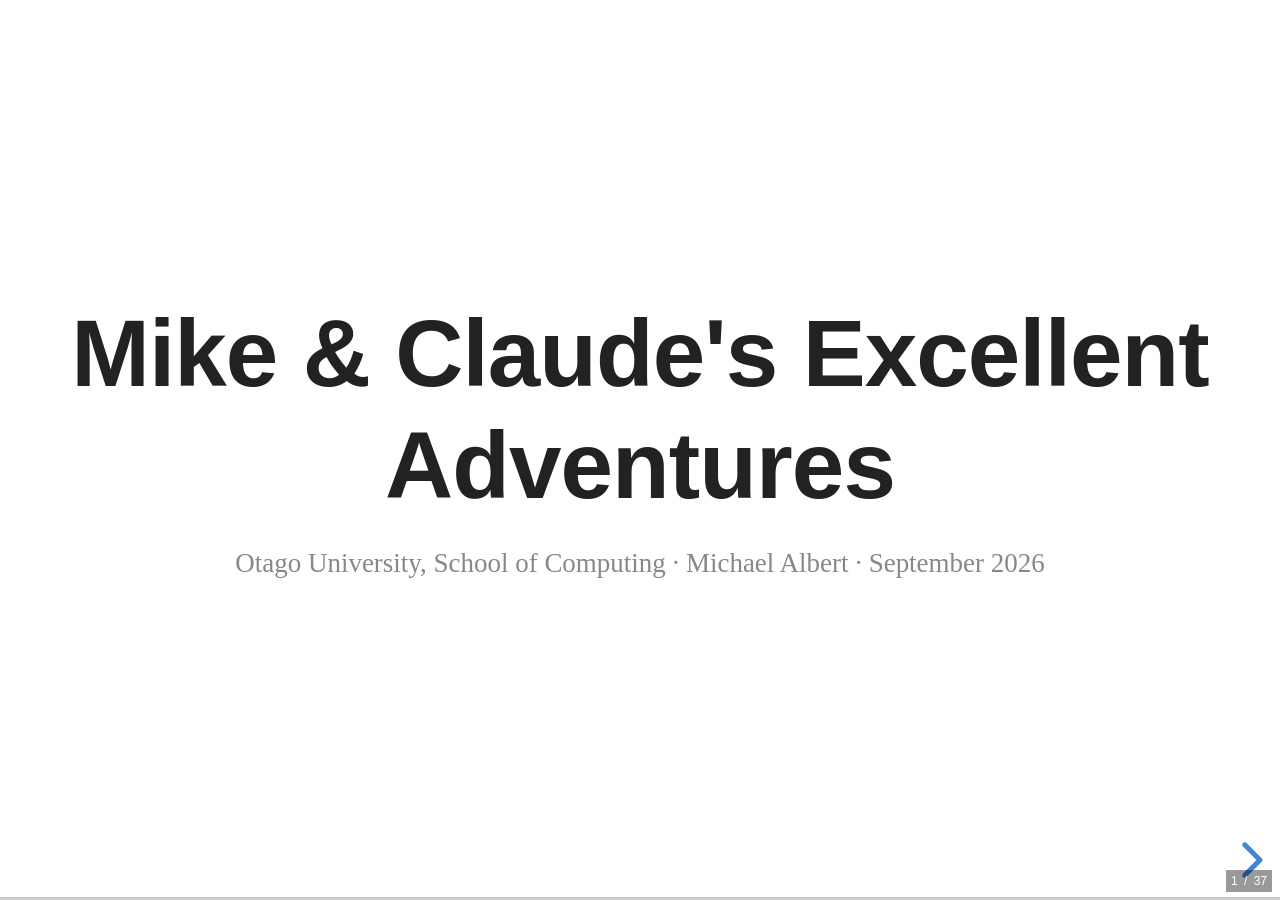
==== index.html @ a9e009a7 "Initial commit: Mike and Claude's Excellent Adventures talk deck" ====
<!doctype html>
<html lang="en">
<head>
  <meta charset="utf-8" />
  <title>Mike and Claude's Excellent Adventures</title>
  <meta name="viewport" content="width=device-width, initial-scale=1.0" />
  <link rel="stylesheet" href="dist/reset.css" />
  <link rel="stylesheet" href="dist/reveal.css" />
  <link rel="stylesheet" href="dist/theme/white.css" />
  <link rel="stylesheet" href="custom.css" />
</head>
<body>
  <!-- Editing/preview/presenting instructions: see README.md in this folder. -->
  <div class="reveal">
    <div class="slides">
      <section data-markdown="slides.md" data-separator="^\r?\n---\r?\n$" data-separator-notes="^Note:"></section>
    </div>
  </div>

  <script src="dist/reveal.js"></script>
  <script src="plugin/notes/notes.js"></script>
  <script src="plugin/markdown/markdown.js"></script>
  <script>
    Reveal.initialize({
      hash: true,
      slideNumber: 'c/t',
      controls: true,
      progress: true,
      center: false,
      transition: 'slide',
      backgroundTransition: 'fade',
      width: 1100,
      height: 720,
      margin: 0.08,
      autoSlide: 0,          // never auto-advance
      autoSlideStoppable: true,
      keyboard: true,        // arrows / space / click / clicker: manual trigger only
      loop: false,
      plugins: [ RevealMarkdown, RevealNotes ]
    });

    // Two named bullet-reveal styles, chosen per list in slides.md:
    //   slow-reveal (the default — no wrapper needed) : one bullet per
    //     click, in document order.
    //   all-reveal  : <div class="all-reveal">...</div> around the list :
    //     every bullet appears together, no clicking through.
    // See README.md for copy-paste examples. .fade-group lists are always
    // skipped here since that pattern manages its own fragment (the
    // punchline) separately.
    Reveal.on('ready', () => {
      document.querySelectorAll('.slides section li').forEach(li => {
        if (li.closest('.fade-group, .all-reveal')) return;
        li.classList.add('fragment');
      });
    });

    // fade-group: when a fragment inside a .fade-group is revealed (e.g.
    // the "Did you read the title?" punchline), dim the rest of that
    // group's bullet list; undim on step-back. See custom.css.
    Reveal.on('fragmentshown', event => {
      const group = event.fragment.closest('.fade-group');
      if (group) group.classList.add('revealed');
    });
    Reveal.on('fragmenthidden', event => {
      const group = event.fragment.closest('.fade-group');
      if (group) group.classList.remove('revealed');
    });
  </script>
</body>
</html>
---- dist/reveal.css ----
/**
 * reveal.js 5.2.0
 * https://revealjs.com
 * MIT licensed
 *
 * Copyright (C) 2011-2024 Hakim El Hattab, https://hakim.se
 */

.reveal .r-stretch,.reveal .stretch{max-width:none;max-height:none}.reveal pre.r-stretch code,.reveal pre.stretch code{height:100%;max-height:100%;box-sizing:border-box}.reveal .r-fit-text{display:inline-block;white-space:nowrap}.reveal .r-stack{display:grid;grid-template-rows:100%}.reveal .r-stack>*{grid-area:1/1;margin:auto}.reveal .r-hstack,.reveal .r-vstack{display:flex}.reveal .r-hstack img,.reveal .r-hstack video,.reveal .r-vstack img,.reveal .r-vstack video{min-width:0;min-height:0;object-fit:contain}.reveal .r-vstack{flex-direction:column;align-items:center;justify-content:center}.reveal .r-hstack{flex-direction:row;align-items:center;justify-content:center}.reveal .items-stretch{align-items:stretch}.reveal .items-start{align-items:flex-start}.reveal .items-center{align-items:center}.reveal .items-end{align-items:flex-end}.reveal .justify-between{justify-content:space-between}.reveal .justify-around{justify-content:space-around}.reveal .justify-start{justify-content:flex-start}.reveal .justify-center{justify-content:center}.reveal .justify-end{justify-content:flex-end}html.reveal-full-page{width:100%;height:100%;height:100vh;height:calc(var(--vh,1vh) * 100);height:100dvh;overflow:hidden}.reveal-viewport{height:100%;overflow:hidden;position:relative;line-height:1;margin:0;background-color:#fff;color:#000;--r-controls-spacing:12px;--r-overlay-header-height:40px;--r-overlay-margin:0px;--r-overlay-padding:6px;--r-overlay-gap:5px}@media screen and (max-width:1024px),(max-height:768px){.reveal-viewport{--r-overlay-header-height:26px}}.reveal-viewport:fullscreen{top:0!important;left:0!important;width:100%!important;height:100%!important;transform:none!important}.reveal .fragment{transition:all .2s ease}.reveal .fragment:not(.custom){opacity:0;visibility:hidden;will-change:opacity}.reveal .fragment.visible{opacity:1;visibility:inherit}.reveal .fragment.disabled{transition:none}.reveal .fragment.grow{opacity:1;visibility:inherit}.reveal .fragment.grow.visible{transform:scale(1.3)}.reveal .fragment.shrink{opacity:1;visibility:inherit}.reveal .fragment.shrink.visible{transform:scale(.7)}.reveal .fragment.zoom-in{transform:scale(.1)}.reveal .fragment.zoom-in.visible{transform:none}.reveal .fragment.fade-out{opacity:1;visibility:inherit}.reveal .fragment.fade-out.visible{opacity:0;visibility:hidden}.reveal .fragment.semi-fade-out{opacity:1;visibility:inherit}.reveal .fragment.semi-fade-out.visible{opacity:.5;visibility:inherit}.reveal .fragment.strike{opacity:1;visibility:inherit}.reveal .fragment.strike.visible{text-decoration:line-through}.reveal .fragment.fade-up{transform:translate(0,40px)}.reveal .fragment.fade-up.visible{transform:translate(0,0)}.reveal .fragment.fade-down{transform:translate(0,-40px)}.reveal .fragment.fade-down.visible{transform:translate(0,0)}.reveal .fragment.fade-right{transform:translate(-40px,0)}.reveal .fragment.fade-right.visible{transform:translate(0,0)}.reveal .fragment.fade-left{transform:translate(40px,0)}.reveal .fragment.fade-left.visible{transform:translate(0,0)}.reveal .fragment.current-visible,.reveal .fragment.fade-in-then-out{opacity:0;visibility:hidden}.reveal .fragment.current-visible.current-fragment,.reveal .fragment.fade-in-then-out.current-fragment{opacity:1;visibility:inherit}.reveal .fragment.fade-in-then-semi-out{opacity:0;visibility:hidden}.reveal .fragment.fade-in-then-semi-out.visible{opacity:.5;visibility:inherit}.reveal .fragment.fade-in-then-semi-out.current-fragment{opacity:1;visibility:inherit}.reveal .fragment.highlight-blue,.reveal .fragment.highlight-current-blue,.reveal .fragment.highlight-current-green,.reveal .fragment.highlight-current-red,.reveal .fragment.highlight-green,.reveal .fragment.highlight-red{opacity:1;visibility:inherit}.reveal .fragment.highlight-red.visible{color:#ff2c2d}.reveal .fragment.highlight-green.visible{color:#17ff2e}.reveal .fragment.highlight-blue.visible{color:#1b91ff}.reveal .fragment.highlight-current-red.current-fragment{color:#ff2c2d}.reveal .fragment.highlight-current-green.current-fragment{color:#17ff2e}.reveal .fragment.highlight-current-blue.current-fragment{color:#1b91ff}.reveal:after{content:"";font-style:italic}.reveal iframe{z-index:1}.reveal a{position:relative}@keyframes bounce-right{0%,10%,25%,40%,50%{transform:translateX(0)}20%{transform:translateX(10px)}30%{transform:translateX(-5px)}}@keyframes bounce-left{0%,10%,25%,40%,50%{transform:translateX(0)}20%{transform:translateX(-10px)}30%{transform:translateX(5px)}}@keyframes bounce-down{0%,10%,25%,40%,50%{transform:translateY(0)}20%{transform:translateY(10px)}30%{transform:translateY(-5px)}}.reveal .controls{display:none;position:absolute;top:auto;bottom:var(--r-controls-spacing);right:var(--r-controls-spacing);left:auto;z-index:11;color:#000;pointer-events:none;font-size:10px}.reveal .controls button{position:absolute;padding:0;background-color:transparent;border:0;outline:0;cursor:pointer;color:currentColor;transform:scale(.9999);transition:color .2s ease,opacity .2s ease,transform .2s ease;z-index:2;pointer-events:auto;font-size:inherit;visibility:hidden;opacity:0;-webkit-appearance:none;-webkit-tap-highlight-color:transparent}.reveal .controls .controls-arrow:after,.reveal .controls .controls-arrow:before{content:"";position:absolute;top:0;left:0;width:2.6em;height:.5em;border-radius:.25em;background-color:currentColor;transition:all .15s ease,background-color .8s ease;transform-origin:.2em 50%;will-change:transform}.reveal .controls .controls-arrow{position:relative;width:3.6em;height:3.6em}.reveal .controls .controls-arrow:before{transform:translateX(.5em) translateY(1.55em) rotate(45deg)}.reveal .controls .controls-arrow:after{transform:translateX(.5em) translateY(1.55em) rotate(-45deg)}.reveal .controls .controls-arrow:hover:before{transform:translateX(.5em) translateY(1.55em) rotate(40deg)}.reveal .controls .controls-arrow:hover:after{transform:translateX(.5em) translateY(1.55em) rotate(-40deg)}.reveal .controls .controls-arrow:active:before{transform:translateX(.5em) translateY(1.55em) rotate(36deg)}.reveal .controls .controls-arrow:active:after{transform:translateX(.5em) translateY(1.55em) rotate(-36deg)}.reveal .controls .navigate-left{right:6.4em;bottom:3.2em;transform:translateX(-10px)}.reveal .controls .navigate-left.highlight{animation:bounce-left 2s 50 both ease-out}.reveal .controls .navigate-right{right:0;bottom:3.2em;transform:translateX(10px)}.reveal .controls .navigate-right .controls-arrow{transform:rotate(180deg)}.reveal .controls .navigate-right.highlight{animation:bounce-right 2s 50 both ease-out}.reveal .controls .navigate-up{right:3.2em;bottom:6.4em;transform:translateY(-10px)}.reveal .controls .navigate-up .controls-arrow{transform:rotate(90deg)}.reveal .controls .navigate-down{right:3.2em;bottom:-1.4em;padding-bottom:1.4em;transform:translateY(10px)}.reveal .controls .navigate-down .controls-arrow{transform:rotate(-90deg)}.reveal .controls .navigate-down.highlight{animation:bounce-down 2s 50 both ease-out}.reveal .controls[data-controls-back-arrows=faded] .navigate-up.enabled{opacity:.3}.reveal .controls[data-controls-back-arrows=faded] .navigate-up.enabled:hover{opacity:1}.reveal .controls[data-controls-back-arrows=hidden] .navigate-up.enabled{opacity:0;visibility:hidden}.reveal .controls .enabled{visibility:visible;opacity:.9;cursor:pointer;transform:none}.reveal .controls .enabled.fragmented{opacity:.5}.reveal .controls .enabled.fragmented:hover,.reveal .controls .enabled:hover{opacity:1}.reveal:not(.rtl) .controls[data-controls-back-arrows=faded] .navigate-left.enabled{opacity:.3}.reveal:not(.rtl) .controls[data-controls-back-arrows=faded] .navigate-left.enabled:hover{opacity:1}.reveal:not(.rtl) .controls[data-controls-back-arrows=hidden] .navigate-left.enabled{opacity:0;visibility:hidden}.reveal.rtl .controls[data-controls-back-arrows=faded] .navigate-right.enabled{opacity:.3}.reveal.rtl .controls[data-controls-back-arrows=faded] .navigate-right.enabled:hover{opacity:1}.reveal.rtl .controls[data-controls-back-arrows=hidden] .navigate-right.enabled{opacity:0;visibility:hidden}.reveal[data-navigation-mode=linear].has-horizontal-slides .navigate-down,.reveal[data-navigation-mode=linear].has-horizontal-slides .navigate-up{display:none}.reveal:not(.has-vertical-slides) .controls .navigate-left,.reveal[data-navigation-mode=linear].has-horizontal-slides .navigate-left{bottom:1.4em;right:5.5em}.reveal:not(.has-vertical-slides) .controls .navigate-right,.reveal[data-navigation-mode=linear].has-horizontal-slides .navigate-right{bottom:1.4em;right:.5em}.reveal:not(.has-horizontal-slides) .controls .navigate-up{right:1.4em;bottom:5em}.reveal:not(.has-horizontal-slides) .controls .navigate-down{right:1.4em;bottom:.5em}.reveal.has-dark-background .controls{color:#fff}.reveal.has-light-background .controls{color:#000}.reveal.no-hover .controls .controls-arrow:active:before,.reveal.no-hover .controls .controls-arrow:hover:before{transform:translateX(.5em) translateY(1.55em) rotate(45deg)}.reveal.no-hover .controls .controls-arrow:active:after,.reveal.no-hover .controls .controls-arrow:hover:after{transform:translateX(.5em) translateY(1.55em) rotate(-45deg)}@media screen and (min-width:500px){.reveal-viewport{--r-controls-spacing:0.8em}.reveal .controls[data-controls-layout=edges]{top:0;right:0;bottom:0;left:0}.reveal .controls[data-controls-layout=edges] .navigate-down,.reveal .controls[data-controls-layout=edges] .navigate-left,.reveal .controls[data-controls-layout=edges] .navigate-right,.reveal .controls[data-controls-layout=edges] .navigate-up{bottom:auto;right:auto}.reveal .controls[data-controls-layout=edges] .navigate-left{top:50%;left:var(--r-controls-spacing);margin-top:-1.8em}.reveal .controls[data-controls-layout=edges] .navigate-right{top:50%;right:var(--r-controls-spacing);margin-top:-1.8em}.reveal .controls[data-controls-layout=edges] .navigate-up{top:var(--r-controls-spacing);left:50%;margin-left:-1.8em}.reveal .controls[data-controls-layout=edges] .navigate-down{bottom:calc(var(--r-controls-spacing) - 1.4em + .3em);left:50%;margin-left:-1.8em}}.reveal .progress{position:absolute;display:none;height:3px;width:100%;bottom:0;left:0;z-index:10;background-color:rgba(0,0,0,.2);color:#fff}.reveal .progress:after{content:"";display:block;position:absolute;height:10px;width:100%;top:-10px}.reveal .progress span{display:block;height:100%;width:100%;background-color:currentColor;transition:transform .8s cubic-bezier(.26,.86,.44,.985);transform-origin:0 0;transform:scaleX(0)}.reveal .slide-number{position:absolute;display:block;right:8px;bottom:8px;z-index:31;font-family:Helvetica,sans-serif;font-size:12px;line-height:1;color:#fff;background-color:rgba(0,0,0,.4);padding:5px}.reveal .slide-number a{color:currentColor}.reveal .slide-number-delimiter{margin:0 3px}.reveal{position:relative;width:100%;height:100%;overflow:hidden;touch-action:pinch-zoom}.reveal.embedded{touch-action:pan-y}.reveal.embedded.is-vertical-slide{touch-action:none}.reveal .slides{position:absolute;width:100%;height:100%;top:0;right:0;bottom:0;left:0;margin:auto;pointer-events:none;overflow:visible;z-index:1;text-align:center;perspective:600px;perspective-origin:50% 40%}.reveal .slides>section{perspective:600px}.reveal .slides>section,.reveal .slides>section>section{display:none;position:absolute;width:100%;pointer-events:auto;z-index:10;transform-style:flat;transition:transform-origin .8s cubic-bezier(.26,.86,.44,.985),transform .8s cubic-bezier(.26,.86,.44,.985),visibility .8s cubic-bezier(.26,.86,.44,.985),opacity .8s cubic-bezier(.26,.86,.44,.985)}.reveal[data-transition-speed=fast] .slides section{transition-duration:.4s}.reveal[data-transition-speed=slow] .slides section{transition-duration:1.2s}.reveal .slides section[data-transition-speed=fast]{transition-duration:.4s}.reveal .slides section[data-transition-speed=slow]{transition-duration:1.2s}.reveal .slides>section.stack{padding-top:0;padding-bottom:0;pointer-events:none;height:100%}.reveal .slides>section.present,.reveal .slides>section>section.present{display:block;z-index:11;opacity:1}.reveal .slides>section:empty,.reveal .slides>section>section:empty,.reveal .slides>section>section[data-background-interactive],.reveal .slides>section[data-background-interactive]{pointer-events:none}.reveal.center,.reveal.center .slides,.reveal.center .slides section{min-height:0!important}.reveal .slides>section:not(.present),.reveal .slides>section>section:not(.present){pointer-events:none}.reveal.overview .slides>section,.reveal.overview .slides>section>section{pointer-events:auto}.reveal .slides>section.future,.reveal .slides>section.future>section,.reveal .slides>section.past,.reveal .slides>section.past>section,.reveal .slides>section>section.future,.reveal .slides>section>section.past{opacity:0}.reveal .slides>section[data-transition=slide].past,.reveal .slides>section[data-transition~=slide-out].past,.reveal.slide .slides>section:not([data-transition]).past{transform:translate(-150%,0)}.reveal .slides>section[data-transition=slide].future,.reveal .slides>section[data-transition~=slide-in].future,.reveal.slide .slides>section:not([data-transition]).future{transform:translate(150%,0)}.reveal .slides>section>section[data-transition=slide].past,.reveal .slides>section>section[data-transition~=slide-out].past,.reveal.slide .slides>section>section:not([data-transition]).past{transform:translate(0,-150%)}.reveal .slides>section>section[data-transition=slide].future,.reveal .slides>section>section[data-transition~=slide-in].future,.reveal.slide .slides>section>section:not([data-transition]).future{transform:translate(0,150%)}.reveal .slides>section[data-transition=linear].past,.reveal .slides>section[data-transition~=linear-out].past,.reveal.linear .slides>section:not([data-transition]).past{transform:translate(-150%,0)}.reveal .slides>section[data-transition=linear].future,.reveal .slides>section[data-transition~=linear-in].future,.reveal.linear .slides>section:not([data-transition]).future{transform:translate(150%,0)}.reveal .slides>section>section[data-transition=linear].past,.reveal .slides>section>section[data-transition~=linear-out].past,.reveal.linear .slides>section>section:not([data-transition]).past{transform:translate(0,-150%)}.reveal .slides>section>section[data-transition=linear].future,.reveal .slides>section>section[data-transition~=linear-in].future,.reveal.linear .slides>section>section:not([data-transition]).future{transform:translate(0,150%)}.reveal .slides section[data-transition=default].stack,.reveal.default .slides section.stack{transform-style:preserve-3d}.reveal .slides>section[data-transition=default].past,.reveal .slides>section[data-transition~=default-out].past,.reveal.default .slides>section:not([data-transition]).past{transform:translate3d(-100%,0,0) rotateY(-90deg) translate3d(-100%,0,0)}.reveal .slides>section[data-transition=default].future,.reveal .slides>section[data-transition~=default-in].future,.reveal.default .slides>section:not([data-transition]).future{transform:translate3d(100%,0,0) rotateY(90deg) translate3d(100%,0,0)}.reveal .slides>section>section[data-transition=default].past,.reveal .slides>section>section[data-transition~=default-out].past,.reveal.default .slides>section>section:not([data-transition]).past{transform:translate3d(0,-300px,0) rotateX(70deg) translate3d(0,-300px,0)}.reveal .slides>section>section[data-transition=default].future,.reveal .slides>section>section[data-transition~=default-in].future,.reveal.default .slides>section>section:not([data-transition]).future{transform:translate3d(0,300px,0) rotateX(-70deg) translate3d(0,300px,0)}.reveal .slides section[data-transition=convex].stack,.reveal.convex .slides section.stack{transform-style:preserve-3d}.reveal .slides>section[data-transition=convex].past,.reveal .slides>section[data-transition~=convex-out].past,.reveal.convex .slides>section:not([data-transition]).past{transform:translate3d(-100%,0,0) rotateY(-90deg) translate3d(-100%,0,0)}.reveal .slides>section[data-transition=convex].future,.reveal .slides>section[data-transition~=convex-in].future,.reveal.convex .slides>section:not([data-transition]).future{transform:translate3d(100%,0,0) rotateY(90deg) translate3d(100%,0,0)}.reveal .slides>section>section[data-transition=convex].past,.reveal .slides>section>section[data-transition~=convex-out].past,.reveal.convex .slides>section>section:not([data-transition]).past{transform:translate3d(0,-300px,0) rotateX(70deg) translate3d(0,-300px,0)}.reveal .slides>section>section[data-transition=convex].future,.reveal .slides>section>section[data-transition~=convex-in].future,.reveal.convex .slides>section>section:not([data-transition]).future{transform:translate3d(0,300px,0) rotateX(-70deg) translate3d(0,300px,0)}.reveal .slides section[data-transition=concave].stack,.reveal.concave .slides section.stack{transform-style:preserve-3d}.reveal .slides>section[data-transition=concave].past,.reveal .slides>section[data-transition~=concave-out].past,.reveal.concave .slides>section:not([data-transition]).past{transform:translate3d(-100%,0,0) rotateY(90deg) translate3d(-100%,0,0)}.reveal .slides>section[data-transition=concave].future,.reveal .slides>section[data-transition~=concave-in].future,.reveal.concave .slides>section:not([data-transition]).future{transform:translate3d(100%,0,0) rotateY(-90deg) translate3d(100%,0,0)}.reveal .slides>section>section[data-transition=concave].past,.reveal .slides>section>section[data-transition~=concave-out].past,.reveal.concave .slides>section>section:not([data-transition]).past{transform:translate3d(0,-80%,0) rotateX(-70deg) translate3d(0,-80%,0)}.reveal .slides>section>section[data-transition=concave].future,.reveal .slides>section>section[data-transition~=concave-in].future,.reveal.concave .slides>section>section:not([data-transition]).future{transform:translate3d(0,80%,0) rotateX(70deg) translate3d(0,80%,0)}.reveal .slides section[data-transition=zoom],.reveal.zoom .slides section:not([data-transition]){transition-timing-function:ease}.reveal .slides>section[data-transition=zoom].past,.reveal .slides>section[data-transition~=zoom-out].past,.reveal.zoom .slides>section:not([data-transition]).past{visibility:hidden;transform:scale(16)}.reveal .slides>section[data-transition=zoom].future,.reveal .slides>section[data-transition~=zoom-in].future,.reveal.zoom .slides>section:not([data-transition]).future{visibility:hidden;transform:scale(.2)}.reveal .slides>section>section[data-transition=zoom].past,.reveal .slides>section>section[data-transition~=zoom-out].past,.reveal.zoom .slides>section>section:not([data-transition]).past{transform:scale(16)}.reveal .slides>section>section[data-transition=zoom].future,.reveal .slides>section>section[data-transition~=zoom-in].future,.reveal.zoom .slides>section>section:not([data-transition]).future{transform:scale(.2)}.reveal.cube .slides{perspective:1300px}.reveal.cube .slides section{padding:30px;min-height:700px;backface-visibility:hidden;box-sizing:border-box;transform-style:preserve-3d}.reveal.center.cube .slides section{min-height:0}.reveal.cube .slides section:not(.stack):before{content:"";position:absolute;display:block;width:100%;height:100%;left:0;top:0;background:rgba(0,0,0,.1);border-radius:4px;transform:translateZ(-20px)}.reveal.cube .slides section:not(.stack):after{content:"";position:absolute;display:block;width:90%;height:30px;left:5%;bottom:0;background:0 0;z-index:1;border-radius:4px;box-shadow:0 95px 25px rgba(0,0,0,.2);transform:translateZ(-90px) rotateX(65deg)}.reveal.cube .slides>section.stack{padding:0;background:0 0}.reveal.cube .slides>section.past{transform-origin:100% 0;transform:translate3d(-100%,0,0) rotateY(-90deg)}.reveal.cube .slides>section.future{transform-origin:0 0;transform:translate3d(100%,0,0) rotateY(90deg)}.reveal.cube .slides>section>section.past{transform-origin:0 100%;transform:translate3d(0,-100%,0) rotateX(90deg)}.reveal.cube .slides>section>section.future{transform-origin:0 0;transform:translate3d(0,100%,0) rotateX(-90deg)}.reveal.page .slides{perspective-origin:0 50%;perspective:3000px}.reveal.page .slides section{padding:30px;min-height:700px;box-sizing:border-box;transform-style:preserve-3d}.reveal.page .slides section.past{z-index:12}.reveal.page .slides section:not(.stack):before{content:"";position:absolute;display:block;width:100%;height:100%;left:0;top:0;background:rgba(0,0,0,.1);transform:translateZ(-20px)}.reveal.page .slides section:not(.stack):after{content:"";position:absolute;display:block;width:90%;height:30px;left:5%;bottom:0;background:0 0;z-index:1;border-radius:4px;box-shadow:0 95px 25px rgba(0,0,0,.2);transform:translateZ(-90px) rotateX(65deg)}.reveal.page .slides>section.stack{padding:0;background:0 0}.reveal.page .slides>section.past{transform-origin:0 0;transform:translate3d(-40%,0,0) rotateY(-80deg)}.reveal.page .slides>section.future{transform-origin:100% 0;transform:translate3d(0,0,0)}.reveal.page .slides>section>section.past{transform-origin:0 0;transform:translate3d(0,-40%,0) rotateX(80deg)}.reveal.page .slides>section>section.future{transform-origin:0 100%;transform:translate3d(0,0,0)}.reveal .slides section[data-transition=fade],.reveal.fade .slides section:not([data-transition]),.reveal.fade .slides>section>section:not([data-transition]){transform:none;transition:opacity .5s}.reveal.fade.overview .slides section,.reveal.fade.overview .slides>section>section{transition:none}.reveal .slides section[data-transition=none],.reveal.none .slides section:not([data-transition]){transform:none;transition:none}.reveal .pause-overlay{position:absolute;top:0;left:0;width:100%;height:100%;background:#000;visibility:hidden;opacity:0;z-index:100;transition:all 1s ease}.reveal .pause-overlay .resume-button{position:absolute;bottom:20px;right:20px;color:#ccc;border-radius:2px;padding:6px 14px;border:2px solid #ccc;font-size:16px;background:0 0;cursor:pointer}.reveal .pause-overlay .resume-button:hover{color:#fff;border-color:#fff}.reveal.paused .pause-overlay{visibility:visible;opacity:1}.reveal .no-transition,.reveal .no-transition *,.reveal .slides.disable-slide-transitions section{transition:none!important}.reveal .slides.disable-slide-transitions section{transform:none!important}.reveal .backgrounds{position:absolute;width:100%;height:100%;top:0;left:0;perspective:600px}.reveal .slide-background{display:none;position:absolute;width:100%;height:100%;opacity:0;visibility:hidden;overflow:hidden;background-color:rgba(0,0,0,0);transition:all .8s cubic-bezier(.26,.86,.44,.985)}.reveal .slide-background-content{position:absolute;width:100%;height:100%;background-position:50% 50%;background-repeat:no-repeat;background-size:cover}.reveal .slide-background.stack{display:block}.reveal .slide-background.present{opacity:1;visibility:visible;z-index:2}.print-pdf .reveal .slide-background{opacity:1!important;visibility:visible!important}.reveal .slide-background video{position:absolute;width:100%;height:100%;max-width:none;max-height:none;top:0;left:0;object-fit:cover}.reveal .slide-background[data-background-size=contain] video{object-fit:contain}.reveal>.backgrounds .slide-background[data-background-transition=none],.reveal[data-background-transition=none]>.backgrounds .slide-background:not([data-background-transition]){transition:none}.reveal>.backgrounds .slide-background[data-background-transition=slide],.reveal[data-background-transition=slide]>.backgrounds .slide-background:not([data-background-transition]){opacity:1}.reveal>.backgrounds .slide-background.past[data-background-transition=slide],.reveal[data-background-transition=slide]>.backgrounds .slide-background.past:not([data-background-transition]){transform:translate(-100%,0)}.reveal>.backgrounds .slide-background.future[data-background-transition=slide],.reveal[data-background-transition=slide]>.backgrounds .slide-background.future:not([data-background-transition]){transform:translate(100%,0)}.reveal>.backgrounds .slide-background>.slide-background.past[data-background-transition=slide],.reveal[data-background-transition=slide]>.backgrounds .slide-background>.slide-background.past:not([data-background-transition]){transform:translate(0,-100%)}.reveal>.backgrounds .slide-background>.slide-background.future[data-background-transition=slide],.reveal[data-background-transition=slide]>.backgrounds .slide-background>.slide-background.future:not([data-background-transition]){transform:translate(0,100%)}.reveal>.backgrounds .slide-background.past[data-background-transition=convex],.reveal[data-background-transition=convex]>.backgrounds .slide-background.past:not([data-background-transition]){opacity:0;transform:translate3d(-100%,0,0) rotateY(-90deg) translate3d(-100%,0,0)}.reveal>.backgrounds .slide-background.future[data-background-transition=convex],.reveal[data-background-transition=convex]>.backgrounds .slide-background.future:not([data-background-transition]){opacity:0;transform:translate3d(100%,0,0) rotateY(90deg) translate3d(100%,0,0)}.reveal>.backgrounds .slide-background>.slide-background.past[data-background-transition=convex],.reveal[data-background-transition=convex]>.backgrounds .slide-background>.slide-background.past:not([data-background-transition]){opacity:0;transform:translate3d(0,-100%,0) rotateX(90deg) translate3d(0,-100%,0)}.reveal>.backgrounds .slide-background>.slide-background.future[data-background-transition=convex],.reveal[data-background-transition=convex]>.backgrounds .slide-background>.slide-background.future:not([data-background-transition]){opacity:0;transform:translate3d(0,100%,0) rotateX(-90deg) translate3d(0,100%,0)}.reveal>.backgrounds .slide-background.past[data-background-transition=concave],.reveal[data-background-transition=concave]>.backgrounds .slide-background.past:not([data-background-transition]){opacity:0;transform:translate3d(-100%,0,0) rotateY(90deg) translate3d(-100%,0,0)}.reveal>.backgrounds .slide-background.future[data-background-transition=concave],.reveal[data-background-transition=concave]>.backgrounds .slide-background.future:not([data-background-transition]){opacity:0;transform:translate3d(100%,0,0) rotateY(-90deg) translate3d(100%,0,0)}.reveal>.backgrounds .slide-background>.slide-background.past[data-background-transition=concave],.reveal[data-background-transition=concave]>.backgrounds .slide-background>.slide-background.past:not([data-background-transition]){opacity:0;transform:translate3d(0,-100%,0) rotateX(-90deg) translate3d(0,-100%,0)}.reveal>.backgrounds .slide-background>.slide-background.future[data-background-transition=concave],.reveal[data-background-transition=concave]>.backgrounds .slide-background>.slide-background.future:not([data-background-transition]){opacity:0;transform:translate3d(0,100%,0) rotateX(90deg) translate3d(0,100%,0)}.reveal>.backgrounds .slide-background[data-background-transition=zoom],.reveal[data-background-transition=zoom]>.backgrounds .slide-background:not([data-background-transition]){transition-timing-function:ease}.reveal>.backgrounds .slide-background.past[data-background-transition=zoom],.reveal[data-background-transition=zoom]>.backgrounds .slide-background.past:not([data-background-transition]){opacity:0;visibility:hidden;transform:scale(16)}.reveal>.backgrounds .slide-background.future[data-background-transition=zoom],.reveal[data-background-transition=zoom]>.backgrounds .slide-background.future:not([data-background-transition]){opacity:0;visibility:hidden;transform:scale(.2)}.reveal>.backgrounds .slide-background>.slide-background.past[data-background-transition=zoom],.reveal[data-background-transition=zoom]>.backgrounds .slide-background>.slide-background.past:not([data-background-transition]){opacity:0;visibility:hidden;transform:scale(16)}.reveal>.backgrounds .slide-background>.slide-background.future[data-background-transition=zoom],.reveal[data-background-transition=zoom]>.backgrounds .slide-background>.slide-background.future:not([data-background-transition]){opacity:0;visibility:hidden;transform:scale(.2)}.reveal[data-transition-speed=fast]>.backgrounds .slide-background{transition-duration:.4s}.reveal[data-transition-speed=slow]>.backgrounds .slide-background{transition-duration:1.2s}.reveal [data-auto-animate-target^=unmatched]{will-change:opacity}.reveal section[data-auto-animate]:not(.stack):not([data-auto-animate=running]) [data-auto-animate-target^=unmatched]{opacity:0}.reveal.overview{perspective-origin:50% 50%;perspective:700px}.reveal.overview .slides section{height:100%;top:0!important;opacity:1!important;overflow:hidden;visibility:visible!important;cursor:pointer;box-sizing:border-box}.reveal.overview .slides section.present,.reveal.overview .slides section:hover{outline:10px solid rgba(150,150,150,.4);outline-offset:10px}.reveal.overview .slides section .fragment{opacity:1;transition:none}.reveal.overview .slides section:after,.reveal.overview .slides section:before{display:none!important}.reveal.overview .slides>section.stack{padding:0;top:0!important;background:0 0;outline:0;overflow:visible}.reveal.overview .backgrounds{perspective:inherit}.reveal.overview .backgrounds .slide-background{opacity:1;visibility:visible;outline:10px solid rgba(150,150,150,.1);outline-offset:10px}.reveal.overview .backgrounds .slide-background.stack{overflow:visible}.reveal.overview .slides section,.reveal.overview-deactivating .slides section{transition:none}.reveal.overview .backgrounds .slide-background,.reveal.overview-deactivating .backgrounds .slide-background{transition:none}.reveal.rtl .slides,.reveal.rtl .slides h1,.reveal.rtl .slides h2,.reveal.rtl .slides h3,.reveal.rtl .slides h4,.reveal.rtl .slides h5,.reveal.rtl .slides h6{direction:rtl;font-family:sans-serif}.reveal.rtl code,.reveal.rtl pre{direction:ltr}.reveal.rtl ol,.reveal.rtl ul{text-align:right}.reveal.rtl .progress span{transform-origin:100% 0}.reveal.has-parallax-background .backgrounds{transition:all .8s ease}.reveal.has-parallax-background[data-transition-speed=fast] .backgrounds{transition-duration:.4s}.reveal.has-parallax-background[data-transition-speed=slow] .backgrounds{transition-duration:1.2s}@keyframes fade-in{from{opacity:0}to{opacity:1}}@keyframes scale-up{from{transform:scale(.95)}to{transform:scale(1)}}.reveal [data-preview-image],.reveal [data-preview-link]:not(a):not([data-preview-link=false]),.reveal [data-preview-video]{cursor:zoom-in}.r-overlay{position:absolute;top:var(--r-overlay-margin);right:var(--r-overlay-margin);bottom:var(--r-overlay-margin);left:var(--r-overlay-margin);border-radius:min(var(--r-overlay-margin),6px);z-index:99;background:rgba(0,0,0,.95);-webkit-backdrop-filter:blur(10px);backdrop-filter:blur(10px);transition:all .3s ease;color:#fff;animation:fade-in .3s ease;font-family:ui-sans-serif,system-ui,-apple-system,Helvetica,sans-serif}.r-overlay-viewport{position:absolute;top:var(--r-overlay-padding);right:var(--r-overlay-padding);bottom:var(--r-overlay-padding);left:var(--r-overlay-padding);gap:var(--r-overlay-gap);display:flex;flex-direction:column}.r-overlay-header{display:flex;z-index:2;box-sizing:border-box;align-items:center;justify-content:flex-end;height:var(--r-overlay-header-height);gap:6px}.r-overlay-header .r-overlay-button{all:unset;display:flex;align-items:center;justify-content:center;min-width:var(--r-overlay-header-height);min-height:var(--r-overlay-header-height);padding:0 calc(var(--r-overlay-header-height)/ 4);opacity:1;border-radius:6px;font-size:18px;gap:8px;cursor:pointer;box-sizing:border-box}.r-overlay-header .r-overlay-button:hover{opacity:1;background-color:rgba(255,255,255,.15)}.r-overlay-header .icon{display:inline-block;width:20px;height:20px;background-position:50% 50%;background-size:100%;background-repeat:no-repeat}.r-overlay-close .icon{background-image:url([data-uri])}.r-overlay-external .icon{background-image:url([data-uri])}.r-overlay-content{position:relative;display:grid;place-items:center;border-radius:6px;overflow:hidden;flex-grow:1;background-color:rgba(20,20,20,.8);animation:scale-up .5s cubic-bezier(.26,.86,.44,.985)}.r-overlay-spinner{position:absolute;display:block;top:50%;left:50%;width:32px;height:32px;margin:-16px 0 0 -16px;z-index:10;background-image:url([data-uri]%2F%2F%2F6%2Bvr8nJybW1tcDAwOjo6Nvb26ioqKOjo7Ozs%2FLy8vz8%2FAAAAAAAAAAAACH%2FC05FVFNDQVBFMi4wAwEAAAAh%2FhpDcmVhdGVkIHdpdGggYWpheGxvYWQuaW5mbwAh%[base64]%2FV%2FnmOM82XiHRLYKhKP1oZmADdEAAAh%2BQQJCgAAACwAAAAAIAAgAAAE6hDISWlZpOrNp1lGNRSdRpDUolIGw5RUYhhHukqFu8DsrEyqnWThGvAmhVlteBvojpTDDBUEIFwMFBRAmBkSgOrBFZogCASwBDEY%2FCZSg7GSE0gSCjQBMVG023xWBhklAnoEdhQEfyNqMIcKjhRsjEdnezB%2BA4k8gTwJhFuiW4dokXiloUepBAp5qaKpp6%2BHo7aWW54wl7obvEe0kRuoplCGepwSx2jJvqHEmGt6whJpGpfJCHmOoNHKaHx61WiSR92E4lbFoq%2BB6QDtuetcaBPnW6%2BO7wDHpIiK9SaVK5GgV543tzjgGcghAgAh%[base64]%2B%2BG%2Bw48edZPK%2BM6hLJpQg484enXIdQFSS1u6UhksENEQAAIfkECQoAAAAsAAAAACAAIAAABOcQyEmpGKLqzWcZRVUQnZYg1aBSh2GUVEIQ2aQOE%2BG%2BcD4ntpWkZQj1JIiZIogDFFyHI0UxQwFugMSOFIPJftfVAEoZLBbcLEFhlQiqGp1Vd140AUklUN3eCA51C1EWMzMCezCBBmkxVIVHBWd3HHl9JQOIJSdSnJ0TDKChCwUJjoWMPaGqDKannasMo6WnM562R5YluZRwur0wpgqZE7NKUm%2BFNRPIhjBJxKZteWuIBMN4zRMIVIhffcgojwCF117i4nlLnY5ztRLsnOk%2BaV%2BoJY7V7m76PdkS4trKcdg0Zc0tTcKkRAAAIfkECQoAAAAsAAAAACAAIAAABO4QyEkpKqjqzScpRaVkXZWQEximw1BSCUEIlDohrft6cpKCk5xid5MNJTaAIkekKGQkWyKHkvhKsR7ARmitkAYDYRIbUQRQjWBwJRzChi9CRlBcY1UN4g0%[base64]%[base64]%2BE71SRQeyqUToLA7VxF0JDyIQh%2FMVVPMt1ECZlfcjZJ9mIKoaTl1MRIl5o4CUKXOwmyrCInCKqcWtvadL2SYhyASyNDJ0uIiRMDjI0Fd30%2FiI2UA5GSS5UDj2l6NoqgOgN4gksEBgYFf0FDqKgHnyZ9OX8HrgYHdHpcHQULXAS2qKpENRg7eAMLC7kTBaixUYFkKAzWAAnLC7FLVxLWDBLKCwaKTULgEwbLA4hJtOkSBNqITT3xEgfLpBtzE%2FjiuL04RGEBgwWhShRgQExHBAAh%2BQQJCgAAACwAAAAAIAAgAAAE7xDISWlSqerNpyJKhWRdlSAVoVLCWk6JKlAqAavhO9UkUHsqlE6CwO1cRdCQ8iEIfzFVTzLdRAmZX3I2SfZiCqGk5dTESJeaOAlClzsJsqwiJwiqnFrb2nS9kmIcgEsjQydLiIlHehhpejaIjzh9eomSjZR%[base64]%2BE71SRQeyqUToLA7VxF0JDyIQh%[base64]%2BE71SRQeyqUToLA7VxF0JDyIQh%2FMVVPMt1ECZlfcjZJ9mIKoaTl1MRIl5o4CUKXOwmyrCInCKqcWtvadL2SYhyASyNDJ0uIiUd6GAULDJCRiXo1CpGXDJOUjY%2BYip9DhToJA4RBLwMLCwVDfRgbBAaqqoZ1XBMHswsHtxtFaH1iqaoGNgAIxRpbFAgfPQSqpbgGBqUD1wBXeCYp1AYZ19JJOYgH1KwA4UBvQwXUBxPqVD9L3sbp2BNk2xvvFPJd%2BMFCN6HAAIKgNggY0KtEBAAh%[base64]%2BvsYMDAzZQPC9VCNkDWUhGkuE5PxJNwiUK4UfLzOlD4WvzAHaoG9nxPi5d%2BjYUqfAhhykOFwJWiAAAIfkECQoAAAAsAAAAACAAIAAABPAQyElpUqnqzaciSoVkXVUMFaFSwlpOCcMYlErAavhOMnNLNo8KsZsMZItJEIDIFSkLGQoQTNhIsFehRww2CQLKF0tYGKYSg%2BygsZIuNqJksKgbfgIGepNo2cIUB3V1B3IvNiBYNQaDSTtfhhx0CwVPI0UJe0%2Bbm4g5VgcGoqOcnjmjqDSdnhgEoamcsZuXO1aWQy8KAwOAuTYYGwi7w5h%2BKr0SJ8MFihpNbx%2B4Erq7BYBuzsdiH1jCAzoSfl0rVirNbRXlBBlLX%2BBP0XJLAPGzTkAuAOqb0WT5AH7OcdCm5B8TgRwSRKIHQtaLCwg1RAAAOwAAAAAAAAAAAA%3D%3D);visibility:hidden;opacity:0}.r-overlay-preview .r-overlay-content iframe{width:100%;height:100%;max-width:100%;max-height:100%;border:0;opacity:0;visibility:hidden;transition:all .3s ease}.r-overlay-preview[data-state=loaded] iframe{opacity:1;visibility:visible}.r-overlay-preview .r-overlay-content img,.r-overlay-preview .r-overlay-content video{position:absolute;max-width:100%;max-height:100%;width:100%;height:100%;margin:0;object-fit:scale-down}.r-overlay-preview[data-preview-fit=none] img,.r-overlay-preview[data-preview-fit=none] video{object-fit:none}.r-overlay-preview[data-preview-fit=scale-down] img,.r-overlay-preview[data-preview-fit=scale-down] video{object-fit:scale-down}.r-overlay-preview[data-preview-fit=contain] img,.r-overlay-preview[data-preview-fit=contain] video{object-fit:contain}.r-overlay-preview[data-preview-fit=cover] img,.r-overlay-preview[data-preview-fit=cover] video{object-fit:cover}.r-overlay-preview[data-state=loaded] .r-overlay-content-inner{position:absolute;z-index:-1;left:0;top:45%;width:100%;text-align:center;letter-spacing:normal}.r-overlay-preview .r-overlay-error{font-size:18px;color:orange}.r-overlay-preview .x-frame-error{opacity:0;transition:opacity .3s ease .3s}.r-overlay-preview[data-state=loaded] .x-frame-error{opacity:1}.r-overlay-preview[data-state=loading] .r-overlay-spinner{opacity:.6;visibility:visible}.r-overlay-help .r-overlay-content{overflow:auto}.r-overlay-help-content{max-width:560px;padding:20px 0;margin:auto;text-align:center;letter-spacing:normal}.r-overlay-help-content .title{font-size:20px;margin-top:0}.r-overlay-help .r-overlay-help-content table{border:1px solid #fff;border-collapse:collapse;font-size:16px;text-align:left}.r-overlay-help .r-overlay-help-content table td,.r-overlay-help .r-overlay-help-content table th{width:240px;padding:14px;border:1px solid #fff;vertical-align:middle}.r-overlay-help .r-overlay-help-content table th{padding-top:20px;padding-bottom:20px}.reveal .playback{position:absolute;left:15px;bottom:20px;z-index:30;cursor:pointer;transition:all .4s ease;-webkit-tap-highlight-color:transparent}.reveal.overview .playback{opacity:0;visibility:hidden}.reveal .hljs{min-height:100%}.reveal .hljs table{margin:initial}.reveal .hljs-ln-code,.reveal .hljs-ln-numbers{padding:0;border:0}.reveal .hljs-ln-numbers{opacity:.6;padding-right:.75em;text-align:right;vertical-align:top}.reveal .hljs.has-highlights tr:not(.highlight-line){opacity:.4}.reveal .hljs.has-highlights.fragment{transition:all .2s ease}.reveal .hljs:not(:first-child).fragment{position:absolute;top:0;left:0;width:100%;box-sizing:border-box}.reveal pre[data-auto-animate-target]{overflow:hidden}.reveal pre[data-auto-animate-target] code{height:100%}.reveal .roll{display:inline-block;line-height:1.2;overflow:hidden;vertical-align:top;perspective:400px;perspective-origin:50% 50%}.reveal .roll:hover{background:0 0;text-shadow:none}.reveal .roll span{display:block;position:relative;padding:0 2px;pointer-events:none;transition:all .4s ease;transform-origin:50% 0;transform-style:preserve-3d;backface-visibility:hidden}.reveal .roll:hover span{background:rgba(0,0,0,.5);transform:translate3d(0,0,-45px) rotateX(90deg)}.reveal .roll span:after{content:attr(data-title);display:block;position:absolute;left:0;top:0;padding:0 2px;backface-visibility:hidden;transform-origin:50% 0;transform:translate3d(0,110%,0) rotateX(-90deg)}.reveal aside.notes{display:none}.reveal .speaker-notes{display:none;position:absolute;width:33.3333333333%;height:100%;top:0;left:100%;padding:14px 18px 14px 18px;z-index:1;font-size:18px;line-height:1.4;border:1px solid rgba(0,0,0,.05);color:#222;background-color:#f5f5f5;overflow:auto;box-sizing:border-box;text-align:left;font-family:Helvetica,sans-serif;-webkit-overflow-scrolling:touch}.reveal .speaker-notes .notes-placeholder{color:#ccc;font-style:italic}.reveal .speaker-notes:focus{outline:0}.reveal .speaker-notes:before{content:"Speaker notes";display:block;margin-bottom:10px;opacity:.5}.reveal.show-notes{max-width:75%;overflow:visible}.reveal.show-notes .speaker-notes{display:block}@media screen and (min-width:1600px){.reveal .speaker-notes{font-size:20px}}@media screen and (max-width:1024px){.reveal.show-notes{border-left:0;max-width:none;max-height:70%;max-height:70vh;overflow:visible}.reveal.show-notes .speaker-notes{top:100%;left:0;width:100%;height:30vh;border:0}}@media screen and (max-width:600px){.reveal.show-notes{max-height:60%;max-height:60vh}.reveal.show-notes .speaker-notes{top:100%;height:40vh}.reveal .speaker-notes{font-size:14px}}.reveal .jump-to-slide{position:absolute;top:15px;left:15px;z-index:30;font-size:32px;-webkit-tap-highlight-color:transparent}.reveal .jump-to-slide-input{background:0 0;padding:8px;font-size:inherit;color:currentColor;border:0}.reveal .jump-to-slide-input::placeholder{color:currentColor;opacity:.5}.reveal.has-dark-background .jump-to-slide-input{color:#fff}.reveal.has-light-background .jump-to-slide-input{color:#222}.reveal .jump-to-slide-input:focus{outline:0}.zoomed .reveal *,.zoomed .reveal :after,.zoomed .reveal :before{backface-visibility:visible!important}.zoomed .reveal .controls,.zoomed .reveal .progress{opacity:0}.zoomed .reveal .roll span{background:0 0}.zoomed .reveal .roll span:after{visibility:hidden}.reveal-viewport.loading-scroll-mode{visibility:hidden}.reveal-viewport.reveal-scroll{margin:0 auto;overflow:auto;overflow-x:hidden;overflow-y:auto;z-index:1;--r-scrollbar-width:7px;--r-scrollbar-trigger-size:5px;--r-controls-spacing:8px}@media screen and (max-width:500px){.reveal-viewport.reveal-scroll{--r-scrollbar-width:3px;--r-scrollbar-trigger-size:3px}}.reveal-viewport.reveal-scroll .backgrounds,.reveal-viewport.reveal-scroll .controls,.reveal-viewport.reveal-scroll .playback,.reveal-viewport.reveal-scroll .progress,.reveal-viewport.reveal-scroll .slide-number,.reveal-viewport.reveal-scroll .speaker-notes{display:none!important}.reveal-viewport.reveal-scroll .pause-overlay,.reveal-viewport.reveal-scroll .r-overlay{position:fixed}.reveal-viewport.reveal-scroll .reveal{overflow:visible;touch-action:manipulation}.reveal-viewport.reveal-scroll .slides{position:static;pointer-events:initial;left:auto;top:auto;width:100%!important;margin:0;padding:0;overflow:visible;display:block;perspective:none;perspective-origin:50% 50%}.reveal-viewport.reveal-scroll .scroll-page{position:relative;width:100%;height:calc(var(--page-height) + var(--page-scroll-padding));z-index:1;overflow:visible}.reveal-viewport.reveal-scroll .scroll-page-sticky{position:sticky;height:var(--page-height);top:0}.reveal-viewport.reveal-scroll .scroll-page-content{position:absolute;top:0;left:0;width:100%;height:100%;overflow:hidden}.reveal-viewport.reveal-scroll .scroll-page section{visibility:visible!important;display:block!important;position:absolute!important;width:var(--slide-width)!important;height:var(--slide-height)!important;top:50%!important;left:50%!important;opacity:1!important;transform:scale(var(--slide-scale)) translate(-50%,-50%)!important;transform-style:flat!important;transform-origin:0 0!important}.reveal-viewport.reveal-scroll .slide-background{display:block!important;position:absolute;top:0;left:0;width:100%;height:100%;z-index:auto!important;visibility:visible;opacity:1;touch-action:manipulation}.reveal-viewport.reveal-scroll[data-scrollbar=auto]::-webkit-scrollbar,.reveal-viewport.reveal-scroll[data-scrollbar=true]::-webkit-scrollbar{display:none}.reveal-viewport.reveal-scroll[data-scrollbar=auto],.reveal-viewport.reveal-scroll[data-scrollbar=true]{scrollbar-width:none}.reveal-viewport.has-dark-background,.reveal.has-dark-background{--r-overlay-element-bg-color:240,240,240;--r-overlay-element-fg-color:0,0,0}.reveal-viewport.has-light-background,.reveal.has-light-background{--r-overlay-element-bg-color:0,0,0;--r-overlay-element-fg-color:240,240,240}.reveal-viewport.reveal-scroll .scrollbar{position:sticky;top:50%;z-index:20;opacity:0;transition:all .3s ease}.reveal-viewport.reveal-scroll .scrollbar.visible,.reveal-viewport.reveal-scroll .scrollbar:hover{opacity:1}.reveal-viewport.reveal-scroll .scrollbar .scrollbar-inner{position:absolute;width:var(--r-scrollbar-width);height:calc(var(--viewport-height) - var(--r-controls-spacing) * 2);right:var(--r-controls-spacing);top:0;transform:translateY(-50%);border-radius:var(--r-scrollbar-width);z-index:10}.reveal-viewport.reveal-scroll .scrollbar .scrollbar-playhead{position:absolute;width:var(--r-scrollbar-width);height:var(--r-scrollbar-width);top:0;left:0;border-radius:var(--r-scrollbar-width);background-color:rgba(var(--r-overlay-element-bg-color),1);z-index:11;transition:background-color .2s ease}.reveal-viewport.reveal-scroll .scrollbar .scrollbar-slide{position:absolute;width:100%;background-color:rgba(var(--r-overlay-element-bg-color),.2);box-shadow:0 0 0 1px rgba(var(--r-overlay-element-fg-color),.1);border-radius:var(--r-scrollbar-width);transition:background-color .2s ease}.reveal-viewport.reveal-scroll .scrollbar .scrollbar-slide:after{content:"";position:absolute;width:200%;height:100%;top:0;left:-50%;background:rgba(0,0,0,0);z-index:-1}.reveal-viewport.reveal-scroll .scrollbar .scrollbar-slide.active,.reveal-viewport.reveal-scroll .scrollbar .scrollbar-slide:hover{background-color:rgba(var(--r-overlay-element-bg-color),.4)}.reveal-viewport.reveal-scroll .scrollbar .scrollbar-trigger{position:absolute;width:100%;transition:background-color .2s ease}.reveal-viewport.reveal-scroll .scrollbar .scrollbar-slide.active.has-triggers{background-color:rgba(var(--r-overlay-element-bg-color),.4);z-index:10}.reveal-viewport.reveal-scroll .scrollbar .scrollbar-slide.active .scrollbar-trigger:after{content:"";position:absolute;width:var(--r-scrollbar-trigger-size);height:var(--r-scrollbar-trigger-size);border-radius:20px;top:50%;left:50%;transform:translate(-50%,-50%);background-color:rgba(var(--r-overlay-element-bg-color),1);transition:transform .2s ease,opacity .2s ease;opacity:.4}.reveal-viewport.reveal-scroll .scrollbar .scrollbar-slide.active .scrollbar-trigger.active:after,.reveal-viewport.reveal-scroll .scrollbar .scrollbar-slide.active .scrollbar-trigger.active~.scrollbar-trigger:after{opacity:1}.reveal-viewport.reveal-scroll .scrollbar .scrollbar-slide.active .scrollbar-trigger~.scrollbar-trigger.active:after{transform:translate(calc(var(--r-scrollbar-width) * -2),0);background-color:rgba(var(--r-overlay-element-bg-color),1)}html.reveal-print *{-webkit-print-color-adjust:exact}html.reveal-print{width:100%;height:100%;overflow:visible}html.reveal-print body{margin:0 auto!important;border:0;padding:0;float:none!important;overflow:visible}html.reveal-print .nestedarrow,html.reveal-print .reveal .controls,html.reveal-print .reveal .playback,html.reveal-print .reveal .progress,html.reveal-print .reveal.overview,html.reveal-print .state-background{display:none!important}html.reveal-print .reveal pre code{overflow:hidden!important}html.reveal-print .reveal{width:auto!important;height:auto!important;overflow:hidden!important}html.reveal-print .reveal .slides{position:static;width:100%!important;height:auto!important;zoom:1!important;pointer-events:initial;left:auto;top:auto;margin:0!important;padding:0!important;overflow:visible;display:block;perspective:none;perspective-origin:50% 50%}html.reveal-print .reveal .slides .pdf-page{position:relative;overflow:hidden;z-index:1;page-break-after:always}html.reveal-print .reveal .slides .pdf-page:last-of-type{page-break-after:avoid}html.reveal-print .reveal .slides section{visibility:visible!important;display:block!important;position:absolute!important;margin:0!important;padding:0!important;box-sizing:border-box!important;min-height:1px;opacity:1!important;transform-style:flat!important;transform:none!important}html.reveal-print .reveal section.stack{position:relative!important;margin:0!important;padding:0!important;page-break-after:avoid!important;height:auto!important;min-height:auto!important}html.reveal-print .reveal img{box-shadow:none}html.reveal-print .reveal .backgrounds{display:none}html.reveal-print .reveal .slide-background{display:block!important;position:absolute;top:0;left:0;width:100%;height:100%;z-index:auto!important}html.reveal-print .reveal.show-notes{max-width:none;max-height:none}html.reveal-print .reveal .speaker-notes-pdf{display:block;width:100%;height:auto;max-height:none;top:auto;right:auto;bottom:auto;left:auto;z-index:100}html.reveal-print .reveal .speaker-notes-pdf[data-layout=separate-page]{position:relative;color:inherit;background-color:transparent;padding:20px;page-break-after:always;border:0}html.reveal-print .reveal .slide-number-pdf{display:block;position:absolute;font-size:14px;visibility:visible}html.reveal-print .aria-status{display:none}@media print{html:not(.print-pdf){overflow:visible;width:auto;height:auto}html:not(.print-pdf) body{margin:0;padding:0;overflow:visible}html:not(.print-pdf) .reveal{background:#fff;font-size:20pt}html:not(.print-pdf) .reveal .backgrounds,html:not(.print-pdf) .reveal .controls,html:not(.print-pdf) .reveal .progress,html:not(.print-pdf) .reveal .slide-number,html:not(.print-pdf) .reveal .state-background{display:none!important}html:not(.print-pdf) .reveal li,html:not(.print-pdf) .reveal p,html:not(.print-pdf) .reveal td{font-size:20pt!important;color:#000}html:not(.print-pdf) .reveal h1,html:not(.print-pdf) .reveal h2,html:not(.print-pdf) .reveal h3,html:not(.print-pdf) .reveal h4,html:not(.print-pdf) .reveal h5,html:not(.print-pdf) .reveal h6{color:#000!important;height:auto;line-height:normal;text-align:left;letter-spacing:normal}html:not(.print-pdf) .reveal h1{font-size:28pt!important}html:not(.print-pdf) .reveal h2{font-size:24pt!important}html:not(.print-pdf) .reveal h3{font-size:22pt!important}html:not(.print-pdf) .reveal h4{font-size:22pt!important;font-variant:small-caps}html:not(.print-pdf) .reveal h5{font-size:21pt!important}html:not(.print-pdf) .reveal h6{font-size:20pt!important;font-style:italic}html:not(.print-pdf) .reveal a:link,html:not(.print-pdf) .reveal a:visited{color:#000!important;font-weight:700;text-decoration:underline}html:not(.print-pdf) .reveal div,html:not(.print-pdf) .reveal ol,html:not(.print-pdf) .reveal p,html:not(.print-pdf) .reveal ul{visibility:visible;position:static;width:auto;height:auto;display:block;overflow:visible;margin:0;text-align:left!important}html:not(.print-pdf) .reveal pre,html:not(.print-pdf) .reveal table{margin-left:0;margin-right:0}html:not(.print-pdf) .reveal pre code{padding:20px}html:not(.print-pdf) .reveal blockquote{margin:20px 0}html:not(.print-pdf) .reveal .slides{position:static!important;width:auto!important;height:auto!important;left:0!important;top:0!important;margin-left:0!important;margin-top:0!important;padding:0!important;zoom:1!important;transform:none!important;overflow:visible!important;display:block!important;text-align:left!important;perspective:none;perspective-origin:50% 50%}html:not(.print-pdf) .reveal .slides section{visibility:visible!important;position:static!important;width:auto!important;height:auto!important;display:block!important;overflow:visible!important;left:0!important;top:0!important;margin-left:0!important;margin-top:0!important;padding:60px 20px!important;z-index:auto!important;opacity:1!important;page-break-after:always!important;transform-style:flat!important;transform:none!important;transition:none!important}html:not(.print-pdf) .reveal .slides section.stack{padding:0!important}html:not(.print-pdf) .reveal .slides section:last-of-type{page-break-after:avoid!important}html:not(.print-pdf) .reveal .slides section .fragment{opacity:1!important;visibility:visible!important;transform:none!important}html:not(.print-pdf) .reveal .r-fit-text{white-space:normal!important}html:not(.print-pdf) .reveal section img{display:block;margin:15px 0;background:#fff;border:1px solid #666;box-shadow:none}html:not(.print-pdf) .reveal section small{font-size:.8em}html:not(.print-pdf) .reveal .hljs{max-height:100%;white-space:pre-wrap;word-wrap:break-word;word-break:break-word;font-size:15pt}html:not(.print-pdf) .reveal .hljs .hljs-ln-numbers{white-space:nowrap}html:not(.print-pdf) .reveal .hljs td{font-size:inherit!important;color:inherit!important}}
---- dist/theme/white.css ----
/**
 * White theme for reveal.js. This is the opposite of the 'black' theme.
 *
 * By Hakim El Hattab, http://hakim.se
 */
@import url(./fonts/source-sans-pro/source-sans-pro.css);
section.has-dark-background, section.has-dark-background h1, section.has-dark-background h2, section.has-dark-background h3, section.has-dark-background h4, section.has-dark-background h5, section.has-dark-background h6 {
  color: #fff;
}

/*********************************************
 * GLOBAL STYLES
 *********************************************/
:root {
  --r-background-color: #fff;
  --r-main-font: Source Sans Pro, Helvetica, sans-serif;
  --r-main-font-size: 42px;
  --r-main-color: #222;
  --r-block-margin: 20px;
  --r-heading-margin: 0 0 20px 0;
  --r-heading-font: Source Sans Pro, Helvetica, sans-serif;
  --r-heading-color: #222;
  --r-heading-line-height: 1.2;
  --r-heading-letter-spacing: normal;
  --r-heading-text-transform: uppercase;
  --r-heading-text-shadow: none;
  --r-heading-font-weight: 600;
  --r-heading1-text-shadow: none;
  --r-heading1-size: 2.5em;
  --r-heading2-size: 1.6em;
  --r-heading3-size: 1.3em;
  --r-heading4-size: 1em;
  --r-code-font: monospace;
  --r-link-color: #2a76dd;
  --r-link-color-dark: rgb(30.7720647773, 99.5566801619, 192.7779352227);
  --r-link-color-hover: rgb(73.95, 138.55, 226.1);
  --r-selection-background-color: rgb(95.25, 152.25, 229.5);
  --r-selection-color: #fff;
  --r-overlay-element-bg-color: 0, 0, 0;
  --r-overlay-element-fg-color: 240, 240, 240;
}

.reveal-viewport {
  background: #fff;
  background-color: var(--r-background-color);
}

.reveal {
  font-family: var(--r-main-font);
  font-size: var(--r-main-font-size);
  font-weight: normal;
  color: var(--r-main-color);
}

.reveal ::selection {
  color: var(--r-selection-color);
  background: var(--r-selection-background-color);
  text-shadow: none;
}

.reveal ::-moz-selection {
  color: var(--r-selection-color);
  background: var(--r-selection-background-color);
  text-shadow: none;
}

.reveal .slides section,
.reveal .slides section > section {
  line-height: 1.3;
  font-weight: inherit;
}

/*********************************************
 * HEADERS
 *********************************************/
.reveal h1,
.reveal h2,
.reveal h3,
.reveal h4,
.reveal h5,
.reveal h6 {
  margin: var(--r-heading-margin);
  color: var(--r-heading-color);
  font-family: var(--r-heading-font);
  font-weight: var(--r-heading-font-weight);
  line-height: var(--r-heading-line-height);
  letter-spacing: var(--r-heading-letter-spacing);
  text-transform: var(--r-heading-text-transform);
  text-shadow: var(--r-heading-text-shadow);
  word-wrap: break-word;
}

.reveal h1 {
  font-size: var(--r-heading1-size);
}

.reveal h2 {
  font-size: var(--r-heading2-size);
}

.reveal h3 {
  font-size: var(--r-heading3-size);
}

.reveal h4 {
  font-size: var(--r-heading4-size);
}

.reveal h1 {
  text-shadow: var(--r-heading1-text-shadow);
}

/*********************************************
 * OTHER
 *********************************************/
.reveal p {
  margin: var(--r-block-margin) 0;
  line-height: 1.3;
}

/* Remove trailing margins after titles */
.reveal h1:last-child,
.reveal h2:last-child,
.reveal h3:last-child,
.reveal h4:last-child,
.reveal h5:last-child,
.reveal h6:last-child {
  margin-bottom: 0;
}

/* Ensure certain elements are never larger than the slide itself */
.reveal img,
.reveal video,
.reveal iframe {
  max-width: 95%;
  max-height: 95%;
}

.reveal strong,
.reveal b {
  font-weight: bold;
}

.reveal em {
  font-style: italic;
}

.reveal ol,
.reveal dl,
.reveal ul {
  display: inline-block;
  text-align: left;
  margin: 0 0 0 1em;
}

.reveal ol {
  list-style-type: decimal;
}

.reveal ul {
  list-style-type: disc;
}

.reveal ul ul {
  list-style-type: square;
}

.reveal ul ul ul {
  list-style-type: circle;
}

.reveal ul ul,
.reveal ul ol,
.reveal ol ol,
.reveal ol ul {
  display: block;
  margin-left: 40px;
}

.reveal dt {
  font-weight: bold;
}

.reveal dd {
  margin-left: 40px;
}

.reveal blockquote {
  display: block;
  position: relative;
  width: 70%;
  margin: var(--r-block-margin) auto;
  padding: 5px;
  font-style: italic;
  background: rgba(255, 255, 255, 0.05);
  box-shadow: 0px 0px 2px rgba(0, 0, 0, 0.2);
}

.reveal blockquote p:first-child,
.reveal blockquote p:last-child {
  display: inline-block;
}

.reveal q {
  font-style: italic;
}

.reveal pre {
  display: block;
  position: relative;
  width: 90%;
  margin: var(--r-block-margin) auto;
  text-align: left;
  font-size: 0.55em;
  font-family: var(--r-code-font);
  line-height: 1.2em;
  word-wrap: break-word;
  box-shadow: 0px 5px 15px rgba(0, 0, 0, 0.15);
}

.reveal code {
  font-family: var(--r-code-font);
  text-transform: none;
  tab-size: 2;
}

.reveal pre code {
  display: block;
  padding: 5px;
  overflow: auto;
  max-height: 400px;
  word-wrap: normal;
}

.reveal .code-wrapper {
  white-space: normal;
}

.reveal .code-wrapper code {
  white-space: pre;
}

.reveal table {
  margin: auto;
  border-collapse: collapse;
  border-spacing: 0;
}

.reveal table th {
  font-weight: bold;
}

.reveal table th,
.reveal table td {
  text-align: left;
  padding: 0.2em 0.5em 0.2em 0.5em;
  border-bottom: 1px solid;
}

.reveal table th[align=center],
.reveal table td[align=center] {
  text-align: center;
}

.reveal table th[align=right],
.reveal table td[align=right] {
  text-align: right;
}

.reveal table tbody tr:last-child th,
.reveal table tbody tr:last-child td {
  border-bottom: none;
}

.reveal sup {
  vertical-align: super;
  font-size: smaller;
}

.reveal sub {
  vertical-align: sub;
  font-size: smaller;
}

.reveal small {
  display: inline-block;
  font-size: 0.6em;
  line-height: 1.2em;
  vertical-align: top;
}

.reveal small * {
  vertical-align: top;
}

.reveal img {
  margin: var(--r-block-margin) 0;
}

/*********************************************
 * LINKS
 *********************************************/
.reveal a {
  color: var(--r-link-color);
  text-decoration: none;
  transition: color 0.15s ease;
}

.reveal a:hover {
  color: var(--r-link-color-hover);
  text-shadow: none;
  border: none;
}

.reveal .roll span:after {
  color: #fff;
  background: var(--r-link-color-dark);
}

/*********************************************
 * Frame helper
 *********************************************/
.reveal .r-frame {
  border: 4px solid var(--r-main-color);
  box-shadow: 0 0 10px rgba(0, 0, 0, 0.15);
}

.reveal a .r-frame {
  transition: all 0.15s linear;
}

.reveal a:hover .r-frame {
  border-color: var(--r-link-color);
  box-shadow: 0 0 20px rgba(0, 0, 0, 0.55);
}

/*********************************************
 * NAVIGATION CONTROLS
 *********************************************/
.reveal .controls {
  color: var(--r-link-color);
}

/*********************************************
 * PROGRESS BAR
 *********************************************/
.reveal .progress {
  background: rgba(0, 0, 0, 0.2);
  color: var(--r-link-color);
}

/*********************************************
 * PRINT BACKGROUND
 *********************************************/
@media print {
  .backgrounds {
    background-color: var(--r-background-color);
  }
}
---- custom.css ----
:root {
  --ink: #1c1f26;
  --paper: #fbfaf7;
  --act1: #1f4b6e;   /* business - steel blue */
  --act1-bg: #eef4f8;
  --act2: #5b3a8e;   /* research - purple */
  --act2-bg: #f2eef8;
  --act3: #c9552f;   /* party - warm orange */
  --act3-bg: #fbeee6;
  --act4: #3a3f47;   /* postscript - muted grey */
  --act4-bg: #f0efed;
  --accent: #d9a441;
  --reflect: #33525c; /* reflection slides - deep contemplative teal */
}

.reveal {
  font-family: 'Georgia', 'Iowan Old Style', serif;
  color: var(--ink);
}

.reveal h1, .reveal h2, .reveal h3 {
  font-family: 'Helvetica Neue', Arial, sans-serif;
  font-weight: 700;
  letter-spacing: -0.01em;
  text-transform: none;
}

.reveal .slides section {
  text-align: left;
}

.reveal .slides section.center,
.reveal .slides section[data-center] {
  text-align: center;
}

/* Opt-in vertical centering for an individual slide (independent of
   .center's text-align, and of the global center:false setting) —
   stacks the slide's content as a column and centers it top-to-bottom. */
.reveal .slides section.vcenter {
  display: flex;
  flex-direction: column;
  justify-content: center;
}

.reveal p, .reveal li {
  font-size: 0.92em;
  line-height: 1.4;
}

.reveal ul, .reveal ol {
  display: block;
  margin-left: 0.6em;
}

.reveal li {
  margin-bottom: 0.35em;
}

/* Title slide */
.title-slide h1 {
  font-size: 2.1em;
  margin-bottom: 0.1em;
}
.title-slide .subtitle {
  font-size: 1em;
  font-style: italic;
  color: #555;
  margin-bottom: 1em;
}
.title-slide .meta {
  font-size: 0.6em;
  color: #888;
}

/* Act divider slides */
.act-divider {
  color: #fff !important;
}
.act-divider h2 {
  font-size: 2.4em;
  color: #fff;
}
.act-divider .act-label {
  font-size: 0.55em;
  letter-spacing: 0.18em;
  text-transform: uppercase;
  opacity: 0.85;
  margin-bottom: 0.3em;
  display: block;
}
.act-divider .act-tagline {
  font-size: 0.7em;
  font-style: italic;
  opacity: 0.9;
  margin-top: 0.4em;
}
/* Backgrounds themselves are no longer set here — each slide carries a
   data-background-color attribute in slides.md instead, which reveal.js
   renders as a full-bleed layer behind the (scaled) slide content, so the
   colour fills the whole screen rather than just the slide's own box.
   The act1-bg/act2-bg/act3-bg/act4-bg classes are now unused for colour
   but kept on the divider slides in case they're wanted again. */

/* Act tint for content slides (heading colour only, background is native) */
.act1 h2, .act1 h3 { color: var(--act1); }
.act2 h2, .act2 h3 { color: var(--act2); }
.act3 h2, .act3 h3 { color: var(--act3); }
.act4 h2, .act4 h3 { color: var(--act4); }

.eyebrow {
  font-family: 'Helvetica Neue', Arial, sans-serif;
  font-size: 0.5em;
  letter-spacing: 0.15em;
  text-transform: uppercase;
  font-weight: 600;
  opacity: 0.75;
  display: block;
  margin-bottom: 0.3em;
}
.act1 .eyebrow { color: var(--act1); }
.act2 .eyebrow { color: var(--act2); }
.act3 .eyebrow { color: var(--act3); }
.act4 .eyebrow { color: var(--act4); }

/* Callout / punchline box */
.callout {
  border-left: 4px solid var(--accent);
  padding: 0.4em 0.9em;
  margin-top: 0.5em;
  background: rgba(217, 164, 65, 0.12);
  font-size: 0.85em;
}

.demo-tag {
  display: inline-block;
  font-family: 'Helvetica Neue', Arial, sans-serif;
  font-size: 0.42em;
  letter-spacing: 0.1em;
  text-transform: uppercase;
  font-weight: 700;
  color: #fff;
  background: var(--accent);
  padding: 0.25em 0.7em;
  border-radius: 3px;
  vertical-align: middle;
  margin-left: 0.5em;
}

/* two-column layout */
.cols {
  display: flex;
  gap: 1.5em;
}
.cols > div { flex: 1; }

/* montage grid for act 3 */
.montage {
  display: grid;
  grid-template-columns: repeat(3, 1fr);
  gap: 0.6em;
  margin-top: 0.6em;
  font-size: 0.62em;
}
.montage div {
  background: rgba(0,0,0,0.04);
  border: 1px solid rgba(0,0,0,0.08);
  border-radius: 6px;
  padding: 0.6em 0.8em;
}
.montage div b {
  display: block;
  font-family: 'Helvetica Neue', Arial, sans-serif;
  color: var(--act3);
  margin-bottom: 0.15em;
}

.reveal blockquote {
  font-style: italic;
  border-left: 3px solid #ccc;
  padding-left: 0.8em;
  font-size: 0.85em;
}

.reveal code {
  background: rgba(0,0,0,0.06);
  border-radius: 3px;
  padding: 0.1em 0.35em;
}

.small {
  font-size: 0.65em;
  color: #666;
}

/* fade-group: a block whose bullet list dims when its punchline fragment
   is revealed (wired up in index.html via Reveal's fragmentshown/hidden
   events, since plain CSS can't target a preceding sibling by a later
   sibling's fragment-visible state without :has() support). */
.fade-group ul {
  transition: opacity 0.5s ease;
}
.fade-group.revealed ul li {
  color: #999;
  transition: color 0.5s ease;
}
.reveal-punchline {
  text-align: center;
  font-size: 2em;
  font-weight: 700;
  font-family: 'Helvetica Neue', Arial, sans-serif;
  margin-top: 0.7em;
}

/* Reflection slides — a distinct recurring slide type (not tied to one
   act) for stepping back to reflect on process/bigger-picture questions.
   Use class="reflection" plus data-background-color="#33525c" (the
   --reflect colour) on the slide's .slide: line. Deliberately calmer and
   more personal in tone than the act slides: deep contemplative teal,
   white text, a serif italic eyebrow instead of the sans-serif uppercase
   one used elsewhere. */
.reflection {
  color: #fff;
}
.reflection h2, .reflection h3 {
  color: #fff;
}
.reflection .eyebrow {
  font-family: 'Georgia', 'Iowan Old Style', serif;
  font-style: italic;
  font-weight: 400;
  text-transform: none;
  letter-spacing: 0;
  opacity: 0.85;
}
.reflection blockquote {
  border-left-color: rgba(255, 255, 255, 0.45);
  color: rgba(255, 255, 255, 0.92);
}
.reflection a {
  color: #ffd88a;
}

/* 2x2 classification grid (e.g. good/bad mathematics x good/bad writing).
   Checkmarks are plain by default; give one class="fragment" to have it
   appear on a click after the others (see the AJC submissions reflection
   slide, where the historically-near-absent quadrant clicks in last). */
.quad-grid {
  display: grid;
  grid-template-columns: auto 8.5em 8.5em;
  gap: 0.4em;
  width: fit-content;
  margin: 1em auto 0;
  font-family: 'Helvetica Neue', Arial, sans-serif;
}
.quad-grid .quad-col-label,
.quad-grid .quad-row-label {
  font-size: 0.48em;
  font-weight: 600;
  text-transform: uppercase;
  letter-spacing: 0.03em;
  opacity: 0.85;
  display: flex;
  align-items: center;
  justify-content: center;
  text-align: center;
  padding: 0.2em;
}
.quad-grid .quad-cell {
  background: rgba(255, 255, 255, 0.08);
  border: 1px solid rgba(255, 255, 255, 0.35);
  border-radius: 6px;
  min-height: 3.6em;
  display: flex;
  align-items: center;
  justify-content: center;
  padding: 0.3em;
  font-size: 0.55em;
  font-weight: 600;
  color: rgba(255, 255, 255, 0.9);
  text-align: center;
  line-height: 1.15;
}
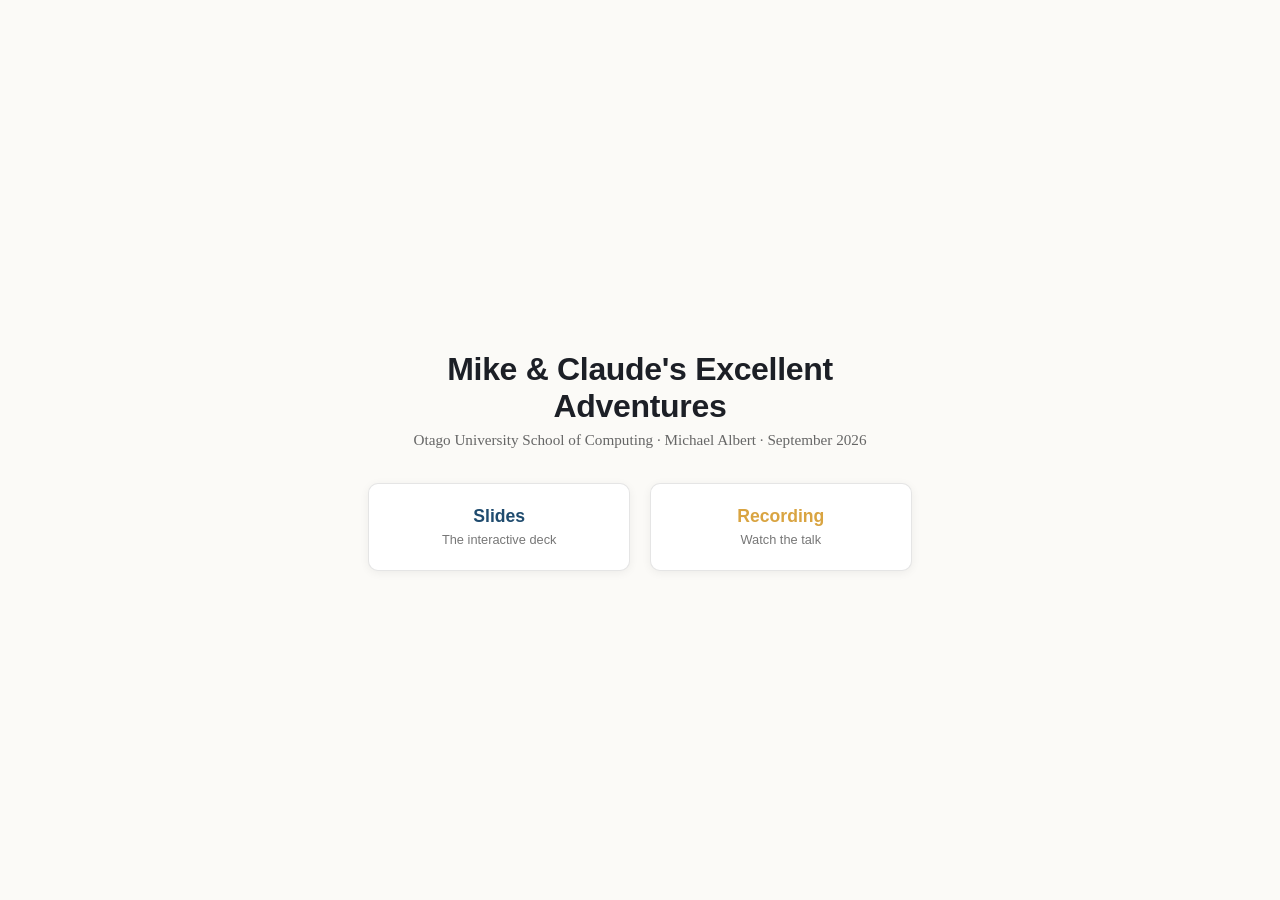
==== commit c7f4fb08: "Add start page linking to slides and recording" ====
--- a/index.html
+++ b/index.html
@@ -2,69 +2,101 @@
 <html lang="en">
 <head>
   <meta charset="utf-8" />
-  <title>Mike and Claude's Excellent Adventures</title>
+  <title>Mike &amp; Claude's Excellent Adventures</title>
   <meta name="viewport" content="width=device-width, initial-scale=1.0" />
-  <link rel="stylesheet" href="dist/reset.css" />
-  <link rel="stylesheet" href="dist/reveal.css" />
-  <link rel="stylesheet" href="dist/theme/white.css" />
-  <link rel="stylesheet" href="custom.css" />
+  <style>
+    :root {
+      --ink: #1c1f26;
+      --paper: #fbfaf7;
+      --act1: #1f4b6e;
+      --accent: #d9a441;
+    }
+    html, body {
+      height: 100%;
+      margin: 0;
+    }
+    body {
+      display: flex;
+      align-items: center;
+      justify-content: center;
+      background: var(--paper);
+      color: var(--ink);
+      font-family: Georgia, 'Iowan Old Style', serif;
+      padding: 1.5em;
+      box-sizing: border-box;
+    }
+    main {
+      max-width: 34em;
+      text-align: center;
+    }
+    h1 {
+      font-family: 'Helvetica Neue', Arial, sans-serif;
+      font-weight: 700;
+      letter-spacing: -0.01em;
+      font-size: 2em;
+      margin-bottom: 0.2em;
+    }
+    p.meta {
+      font-size: 0.95em;
+      color: #666;
+      margin-top: 0;
+      margin-bottom: 2.2em;
+    }
+    .links {
+      display: flex;
+      gap: 1.2em;
+      justify-content: center;
+      flex-wrap: wrap;
+    }
+    a.card {
+      display: block;
+      flex: 1 1 12em;
+      max-width: 14em;
+      padding: 1.4em 1.2em;
+      border-radius: 10px;
+      border: 1px solid rgba(0, 0, 0, 0.1);
+      background: #fff;
+      color: var(--ink);
+      text-decoration: none;
+      font-family: 'Helvetica Neue', Arial, sans-serif;
+      box-shadow: 0 2px 10px rgba(0, 0, 0, 0.06);
+      transition: transform 0.15s ease, box-shadow 0.15s ease;
+    }
+    a.card:hover {
+      transform: translateY(-2px);
+      box-shadow: 0 6px 18px rgba(0, 0, 0, 0.1);
+    }
+    a.card .label {
+      display: block;
+      font-weight: 700;
+      font-size: 1.1em;
+      color: var(--act1);
+      margin-bottom: 0.3em;
+    }
+    a.card .sub {
+      display: block;
+      font-size: 0.8em;
+      color: #777;
+    }
+    a.card.recording .label {
+      color: var(--accent);
+    }
+  </style>
 </head>
 <body>
-  <!-- Editing/preview/presenting instructions: see README.md in this folder. -->
-  <div class="reveal">
-    <div class="slides">
-      <section data-markdown="slides.md" data-separator="^\r?\n---\r?\n$" data-separator-notes="^Note:"></section>
+  <main>
+    <h1>Mike &amp; Claude's Excellent Adventures</h1>
+    <p class="meta">Otago University School of Computing · Michael Albert · September 2026</p>
+    <div class="links">
+      <a class="card slides" href="slides.html">
+        <span class="label">Slides</span>
+        <span class="sub">The interactive deck</span>
+      </a>
+      <a class="card recording" href="recording.html">
+        <span class="label">Recording</span>
+        <span class="sub">Watch the talk</span>
+      </a>
     </div>
-  </div>
-
-  <script src="dist/reveal.js"></script>
-  <script src="plugin/notes/notes.js"></script>
-  <script src="plugin/markdown/markdown.js"></script>
-  <script>
-    Reveal.initialize({
-      hash: true,
-      slideNumber: 'c/t',
-      controls: true,
-      progress: true,
-      center: false,
-      transition: 'slide',
-      backgroundTransition: 'fade',
-      width: 1100,
-      height: 720,
-      margin: 0.08,
-      autoSlide: 0,          // never auto-advance
-      autoSlideStoppable: true,
-      keyboard: true,        // arrows / space / click / clicker: manual trigger only
-      loop: false,
-      plugins: [ RevealMarkdown, RevealNotes ]
-    });
-
-    // Two named bullet-reveal styles, chosen per list in slides.md:
-    //   slow-reveal (the default — no wrapper needed) : one bullet per
-    //     click, in document order.
-    //   all-reveal  : <div class="all-reveal">...</div> around the list :
-    //     every bullet appears together, no clicking through.
-    // See README.md for copy-paste examples. .fade-group lists are always
-    // skipped here since that pattern manages its own fragment (the
-    // punchline) separately.
-    Reveal.on('ready', () => {
-      document.querySelectorAll('.slides section li').forEach(li => {
-        if (li.closest('.fade-group, .all-reveal')) return;
-        li.classList.add('fragment');
-      });
-    });
-
-    // fade-group: when a fragment inside a .fade-group is revealed (e.g.
-    // the "Did you read the title?" punchline), dim the rest of that
-    // group's bullet list; undim on step-back. See custom.css.
-    Reveal.on('fragmentshown', event => {
-      const group = event.fragment.closest('.fade-group');
-      if (group) group.classList.add('revealed');
-    });
-    Reveal.on('fragmenthidden', event => {
-      const group = event.fragment.closest('.fade-group');
-      if (group) group.classList.remove('revealed');
-    });
-  </script>
+  </main>
 </body>
 </html>
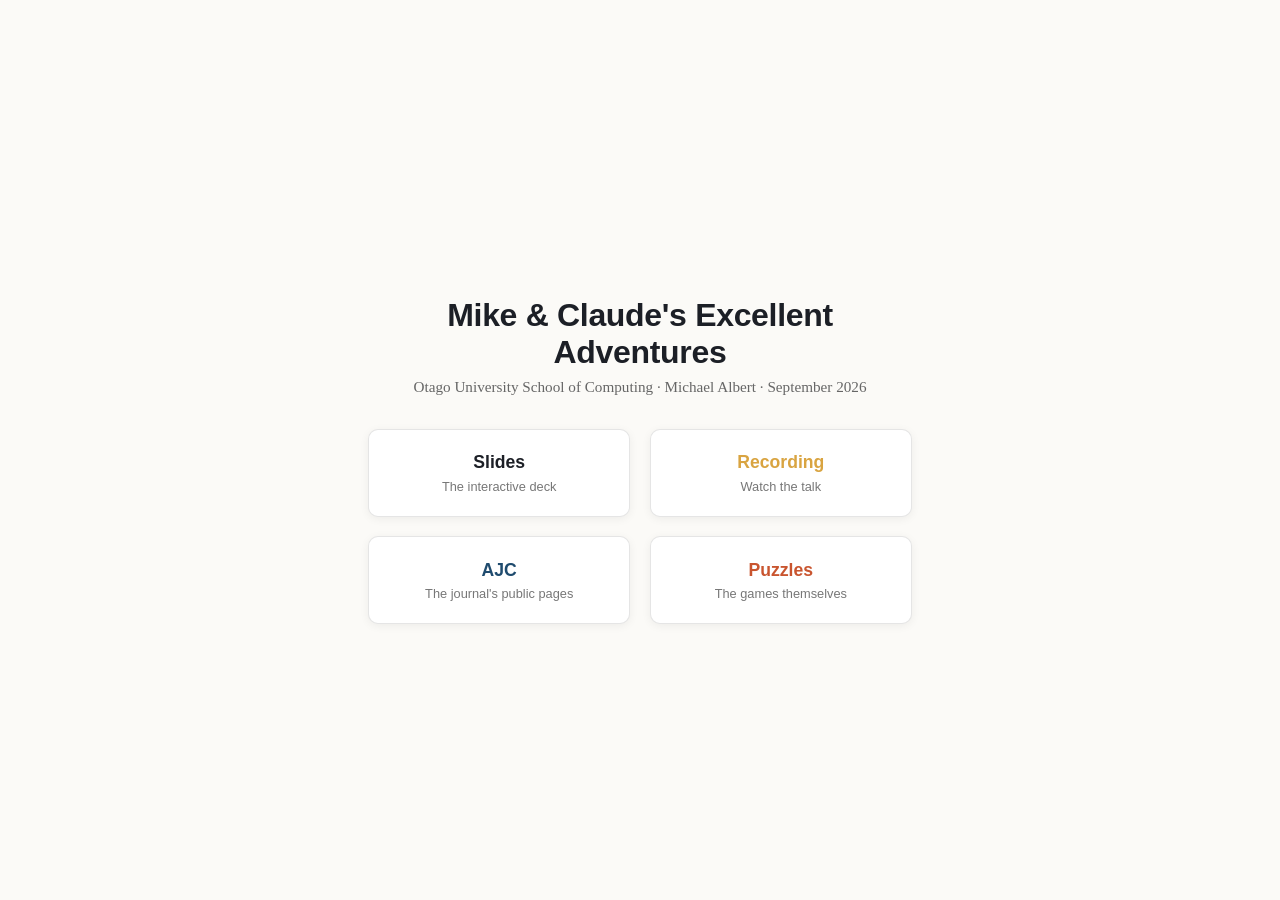
==== commit d1d8c2b6: "Discreet back-links on title/thanks slides; add AJC and Puzzles cards to start page" ====
--- a/index.html
+++ b/index.html
@@ -9,6 +9,7 @@
       --ink: #1c1f26;
       --paper: #fbfaf7;
       --act1: #1f4b6e;
+      --act3: #c9552f;
       --accent: #d9a441;
     }
     html, body {
@@ -70,7 +71,7 @@
       display: block;
       font-weight: 700;
       font-size: 1.1em;
-      color: var(--act1);
+      color: var(--ink);
       margin-bottom: 0.3em;
     }
     a.card .sub {
@@ -80,6 +81,12 @@
     }
     a.card.recording .label {
       color: var(--accent);
+    }
+    a.card.ajc .label {
+      color: var(--act1);
+    }
+    a.card.puzzles .label {
+      color: var(--act3);
     }
   </style>
 </head>
@@ -96,6 +103,14 @@
         <span class="label">Recording</span>
         <span class="sub">Watch the talk</span>
       </a>
+      <a class="card ajc" href="https://ajc.maths.uq.edu.au/" target="_blank" rel="noopener">
+        <span class="label">AJC</span>
+        <span class="sub">The journal's public pages</span>
+      </a>
+      <a class="card puzzles" href="https://michael-albert-dun.github.io/" target="_blank" rel="noopener">
+        <span class="label">Puzzles</span>
+        <span class="sub">The games themselves</span>
+      </a>
     </div>
   </main>
 </body>
